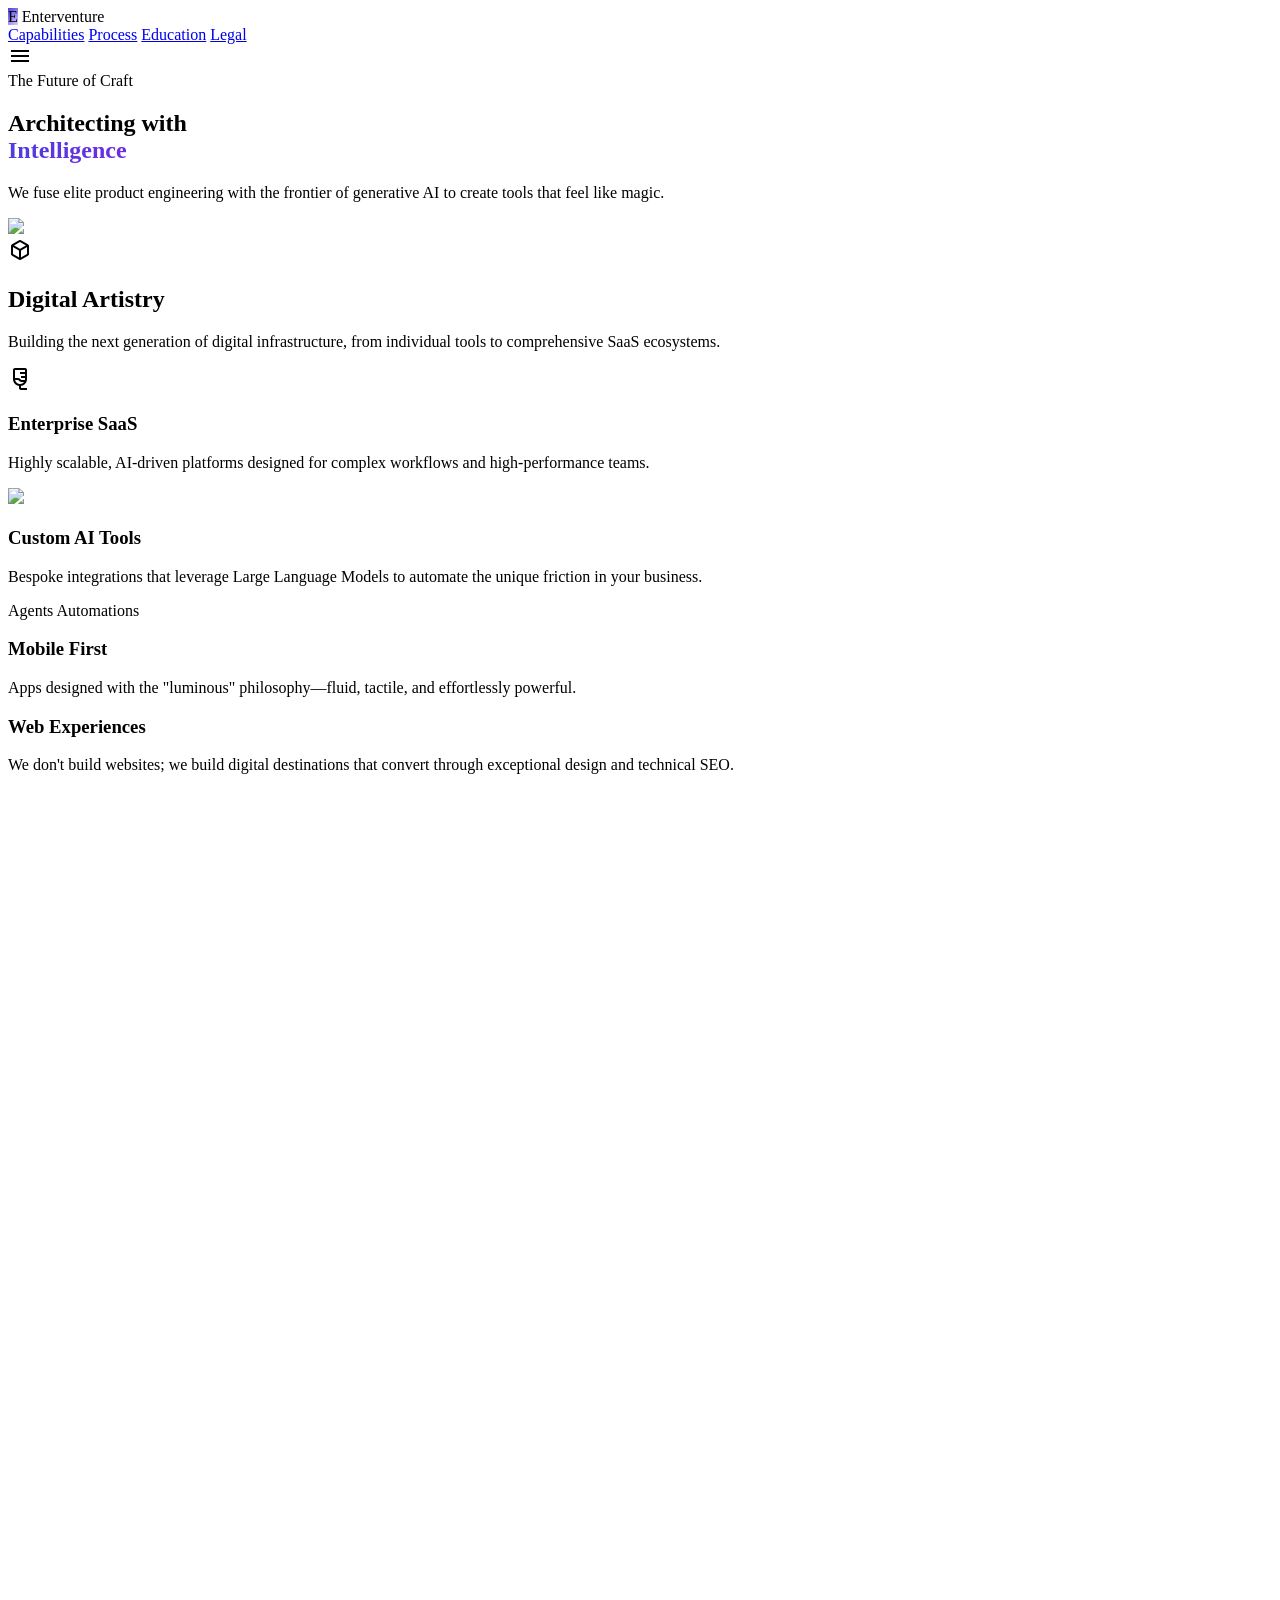
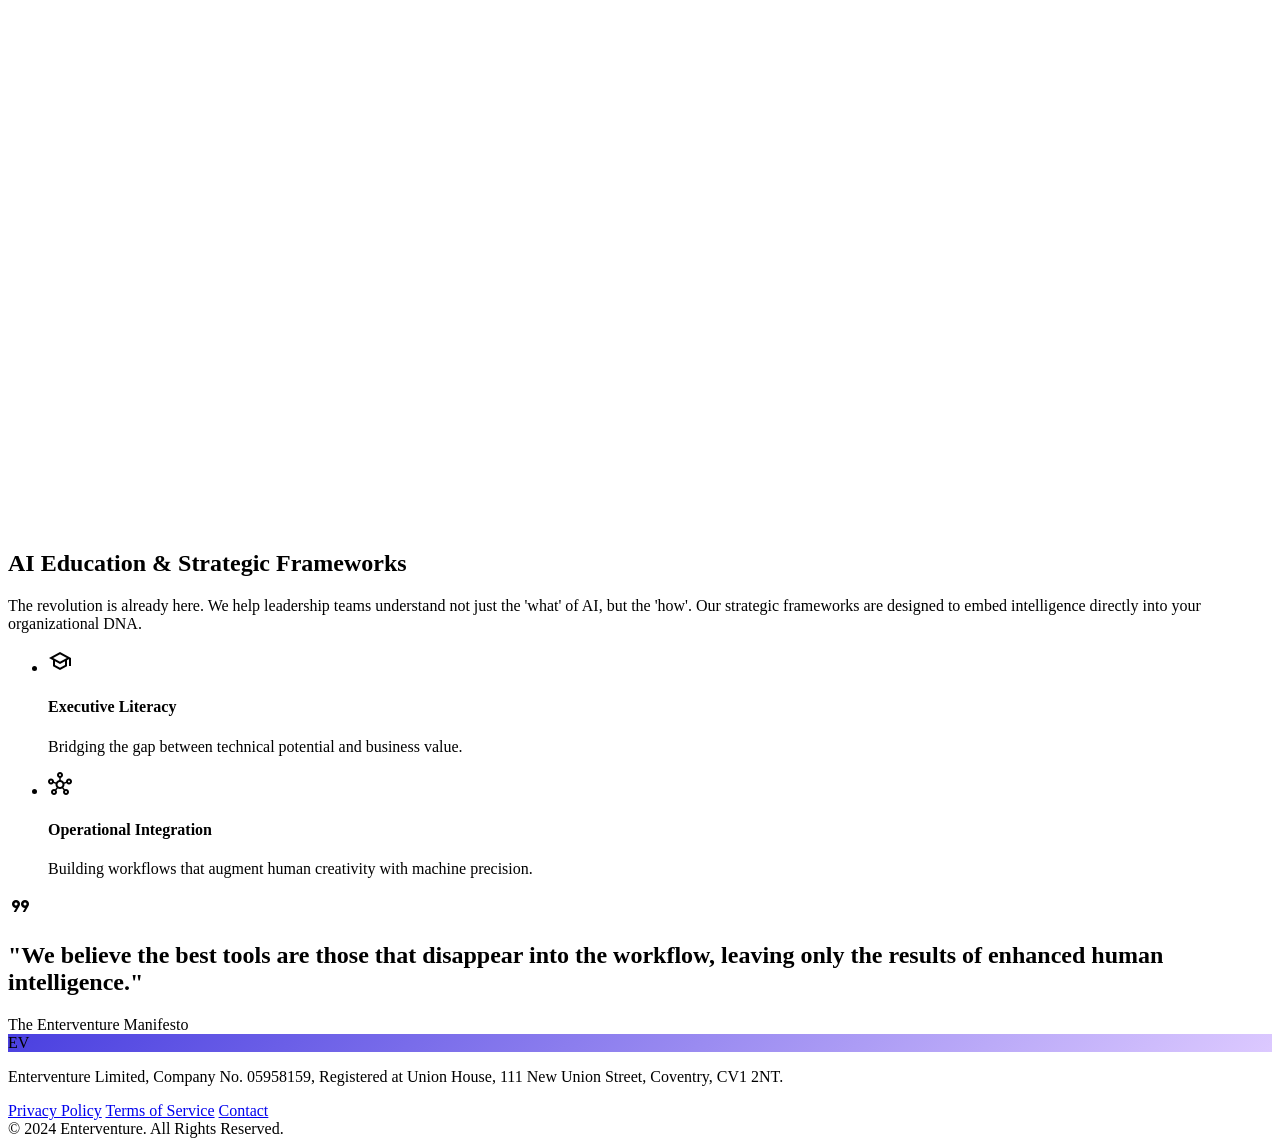
==== index.html @ 76d3a85c "Add files via upload" ====
<!DOCTYPE html>

<html class="light" lang="en"><head>
<meta charset="utf-8"/>
<meta content="width=device-width, initial-scale=1.0" name="viewport"/>
<title>Enterventure | Architecting with Intelligence</title>
<!-- Fonts -->
<link href="https://fonts.googleapis.com" rel="preconnect"/>
<link crossorigin="" href="https://fonts.gstatic.com" rel="preconnect"/>
<link href="https://fonts.googleapis.com/css2?family=Inter:wght@400;500;600&amp;family=Manrope:wght@500;700;800&amp;family=Space+Grotesk:wght@500;700&amp;family=Material+Symbols+Outlined:wght,FILL@100..700,0..1&amp;display=swap" rel="stylesheet"/>
<link href="https://fonts.googleapis.com/css2?family=Material+Symbols+Outlined:wght,FILL@100..700,0..1&amp;display=swap" rel="stylesheet"/>
<!-- Tailwind -->
<script src="https://cdn.tailwindcss.com?plugins=forms,container-queries"></script>
<script id="tailwind-config">
      tailwind.config = {
        darkMode: "class",
        theme: {
          extend: {
            colors: {
              "surface-container-low": "#eef1f3",
              "on-primary-fixed-variant": "#1a0099",
              "on-primary-fixed": "#000000",
              "on-tertiary-fixed": "#330900",
              "secondary": "#702ae1",
              "outline-variant": "#abadaf",
              "on-primary-container": "#14007e",
              "surface-tint": "#4a40e0",
              "surface-dim": "#d0d5d8",
              "surface-container-lowest": "#ffffff",
              "error": "#b41340",
              "surface-container": "#e5e9eb",
              "tertiary": "#9b3e20",
              "error-dim": "#a70138",
              "on-secondary": "#f8f0ff",
              "tertiary-container": "#ff9472",
              "surface-variant": "#d9dde0",
              "on-tertiary-container": "#5e1700",
              "tertiary-dim": "#8b3315",
              "inverse-on-surface": "#9a9d9f",
              "on-primary": "#f4f1ff",
              "secondary-fixed": "#dcc9ff",
              "primary-dim": "#3d30d4",
              "primary-fixed-dim": "#8885ff",
              "background": "#f5f7f9",
              "primary-container": "#9795ff",
              "on-secondary-container": "#5b00c7",
              "on-tertiary": "#ffefeb",
              "on-tertiary-fixed-variant": "#6d1d01",
              "on-surface": "#2c2f31",
              "secondary-fixed-dim": "#d0b8ff",
              "inverse-primary": "#8582ff",
              "tertiary-fixed": "#ff9472",
              "surface-container-high": "#dfe3e6",
              "on-secondary-fixed": "#430097",
              "primary": "#4a40e0",
              "on-error-container": "#510017",
              "tertiary-fixed-dim": "#f6835f",
              "secondary-dim": "#6411d5",
              "secondary-container": "#dcc9ff",
              "on-secondary-fixed-variant": "#6514d6",
              "surface": "#f5f7f9",
              "surface-container-highest": "#d9dde0",
              "on-background": "#2c2f31",
              "inverse-surface": "#0b0f10",
              "primary-fixed": "#9795ff",
              "surface-bright": "#f5f7f9",
              "error-container": "#f74b6d",
              "on-error": "#ffefef",
              "on-surface-variant": "#595c5e",
              "outline": "#747779"
            },
            fontFamily: {
              "headline": ["Manrope"],
              "body": ["Inter"],
              "label": ["Space Grotesk"]
            },
            borderRadius: {"DEFAULT": "1rem", "lg": "2rem", "xl": "3rem", "full": "9999px"},
          },
        },
      }
    </script>
<style>
      .material-symbols-outlined {
        font-variation-settings: 'FILL' 0, 'wght' 400, 'GRAD' 0, 'opsz' 24;
      }
      .glass-card {
        background: rgba(255, 255, 255, 0.6);
        backdrop-filter: blur(24px);
        -webkit-backdrop-filter: blur(24px);
      }
      .luminous-glow {
        background: linear-gradient(135deg, #4a40e0 0%, #dcc9ff 100%);
      }
      .text-gradient {
        background: linear-gradient(135deg, #4a40e0 0%, #702ae1 100%);
        -webkit-background-clip: text;
        -webkit-text-fill-color: transparent;
      }
      body {
        cursor: default;
      }
    </style>
</head>
<body class="bg-surface font-body text-on-surface selection:bg-primary-container selection:text-on-primary-container">
<!-- TopNavBar -->
<nav class="bg-white/60 dark:bg-slate-900/60 backdrop-blur-3xl docked full-width top-0 sticky z-50">
<div class="flex justify-between items-center w-full px-8 py-6 max-w-7xl mx-auto">
<!-- Brand Logo -->
<div class="text-2xl font-black tracking-tighter text-slate-900 dark:text-white flex items-center gap-2">
<span class="w-8 h-8 rounded-full luminous-glow flex items-center justify-center text-white text-xs">E</span>
<span>Enterventure</span>
</div>
<!-- Navigation Links -->
<div class="hidden md:flex items-center space-gap-8 font-['Manrope'] font-medium text-sm tracking-tight">
<div class="flex gap-8">
<a class="text-indigo-600 dark:text-indigo-400 font-bold border-b-2 border-indigo-500 pb-1" href="#">Capabilities</a>
<a class="text-slate-600 dark:text-slate-400 hover:text-slate-900 dark:hover:text-white transition-colors" href="#">Process</a>
<a class="text-slate-600 dark:text-slate-400 hover:text-slate-900 dark:hover:text-white transition-colors" href="#">Education</a>
<a class="text-slate-600 dark:text-slate-400 hover:text-slate-900 dark:hover:text-white transition-colors" href="#">Legal</a>
</div>
</div>
<!-- Mobile Menu Toggle (Simplified) -->
<div class="md:hidden">
<span class="material-symbols-outlined text-on-surface">menu</span>
</div>
</div>
</nav>
<main class="relative overflow-hidden">
<!-- Hero Section -->
<section class="relative pt-20 pb-32 px-8 max-w-7xl mx-auto flex flex-col items-center text-center">
<!-- Background Decoration -->
<div class="absolute -top-40 -left-40 w-96 h-96 bg-primary/10 rounded-full blur-[120px]"></div>
<div class="absolute top-20 -right-40 w-96 h-96 bg-secondary/10 rounded-full blur-[120px]"></div>
<div class="relative z-10 space-y-8 max-w-4xl">
<span class="font-label text-xs uppercase tracking-[0.2em] text-primary font-bold">The Future of Craft</span>
<h1 class="font-headline text-5xl md:text-7xl font-extrabold tracking-tight leading-[1.1] text-on-surface">
                    Architecting with <br/>
<span class="text-gradient">Intelligence</span>
</h1>
<p class="text-xl md:text-2xl text-on-surface-variant max-w-2xl mx-auto leading-relaxed">
                    We fuse elite product engineering with the frontier of generative AI to create tools that feel like magic.
                </p>
</div>
<!-- Visual Anchor -->
<div class="mt-20 w-full max-w-5xl aspect-[21/9] rounded-xl overflow-hidden glass-card relative group">
<div class="absolute inset-0 bg-gradient-to-br from-surface-container-lowest/40 to-surface-container-low/20 z-10"></div>
<img class="w-full h-full object-cover grayscale opacity-40 group-hover:scale-105 transition-transform duration-1000" data-alt="Abstract translucent 3D glass shapes with light refraction" src="https://lh3.googleusercontent.com/aida-public/[base64]"/>
<div class="absolute inset-0 flex items-center justify-center z-20">
<div class="glass-card p-8 rounded-xl border border-white/20 shadow-2xl">
<span class="material-symbols-outlined text-4xl text-primary" data-weight="fill">deployed_code</span>
</div>
</div>
</div>
</section>
<!-- Core Focus: Bento Grid -->
<section class="py-32 px-8 max-w-7xl mx-auto">
<div class="mb-20 text-center md:text-left">
<h2 class="font-headline text-3xl md:text-5xl font-bold tracking-tight mb-6">Digital Artistry</h2>
<p class="text-lg text-on-surface-variant max-w-xl">Building the next generation of digital infrastructure, from individual tools to comprehensive SaaS ecosystems.</p>
</div>
<div class="grid grid-cols-1 md:grid-cols-12 gap-8">
<!-- Large Card -->
<div class="md:col-span-8 bg-surface-container-lowest rounded-xl p-12 flex flex-col justify-between group">
<div class="space-y-4">
<div class="w-12 h-12 rounded-full bg-primary/5 flex items-center justify-center text-primary">
<span class="material-symbols-outlined">fluid</span>
</div>
<h3 class="font-headline text-3xl font-bold">Enterprise SaaS</h3>
<p class="text-on-surface-variant text-lg leading-relaxed">Highly scalable, AI-driven platforms designed for complex workflows and high-performance teams.</p>
</div>
<div class="mt-12 h-48 rounded-lg overflow-hidden relative">
<img class="w-full h-full object-cover opacity-80 group-hover:scale-110 transition-transform duration-700" data-alt="Modern clean software interface abstraction with light glows" src="https://lh3.googleusercontent.com/aida-public/[base64]"/>
</div>
</div>
<!-- Side Card -->
<div class="md:col-span-4 bg-surface-container-low rounded-xl p-10 flex flex-col justify-center">
<div class="space-y-6">
<h3 class="font-headline text-2xl font-bold">Custom AI Tools</h3>
<p class="text-on-surface-variant">Bespoke integrations that leverage Large Language Models to automate the unique friction in your business.</p>
<div class="pt-4 flex gap-2">
<span class="bg-surface-container-lowest px-4 py-2 rounded-full text-xs font-label uppercase tracking-wider">Agents</span>
<span class="bg-surface-container-lowest px-4 py-2 rounded-full text-xs font-label uppercase tracking-wider">Automations</span>
</div>
</div>
</div>
<!-- Bottom Row -->
<div class="md:col-span-4 bg-surface-container-high rounded-xl p-10">
<h3 class="font-headline text-2xl font-bold mb-4">Mobile First</h3>
<p class="text-on-surface-variant">Apps designed with the "luminous" philosophy—fluid, tactile, and effortlessly powerful.</p>
</div>
<div class="md:col-span-8 bg-primary text-on-primary rounded-xl p-12 relative overflow-hidden">
<div class="relative z-10 max-w-md">
<h3 class="font-headline text-3xl font-bold mb-4">Web Experiences</h3>
<p class="text-on-primary/80 text-lg">We don't build websites; we build digital destinations that convert through exceptional design and technical SEO.</p>
</div>
<!-- Abstract Background Shape -->
<div class="absolute top-0 right-0 w-1/2 h-full opacity-30">
<svg class="w-full h-full" viewbox="0 0 200 200" xmlns="http://www.w3.org/2000/svg">
<path d="M44.7,-76.4C58.1,-69.2,69.2,-58.1,77.3,-44.7C85.4,-31.3,90.4,-15.6,91,0.3C91.5,16.3,87.6,32.6,79,46.5C70.4,60.4,57.1,71.9,42.4,78.8C27.7,85.7,11.5,88,3.2,82.5C-5.1,77,-10.1,63.7,-20.9,55.3C-31.7,46.9,-48.3,43.4,-61.5,33.8C-74.7,24.2,-84.5,8.4,-84.3,-7.4C-84.1,-23.3,-73.9,-39.2,-61.1,-49.5C-48.4,-59.8,-33,-64.6,-19.1,-71.4C-5.2,-78.2,7.3,-87,24.3,-86.6C41.3,-86.2,62.8,-76.6,44.7,-76.4Z" fill="#FFFFFF" transform="translate(100 100)"></path>
</svg>
</div>
</div>
</div>
</section>
<!-- Knowledge Transfer Section -->
<section class="py-32 bg-surface-container-low/50">
<div class="max-w-7xl mx-auto px-8 grid grid-cols-1 md:grid-cols-2 gap-20 items-center">
<div class="order-2 md:order-1 relative">
<div class="aspect-square glass-card rounded-xl p-2 relative">
<img class="w-full h-full object-cover rounded-lg" data-alt="Abstract vibrant purple and blue flowing liquid shapes" src="https://lh3.googleusercontent.com/aida-public/[base64]"/>
<div class="absolute -bottom-8 -right-8 w-48 h-48 bg-white p-6 rounded-xl shadow-xl flex flex-col justify-end">
<span class="font-label text-xs font-bold text-primary mb-2 uppercase">Framework 01</span>
<p class="text-sm font-bold leading-tight">AI Strategy &amp; Implementation</p>
</div>
</div>
</div>
<div class="order-1 md:order-2 space-y-8">
<h2 class="font-headline text-3xl md:text-5xl font-bold tracking-tight">AI Education &amp; Strategic Frameworks</h2>
<p class="text-lg text-on-surface-variant leading-relaxed">
                        The revolution is already here. We help leadership teams understand not just the 'what' of AI, but the 'how'. Our strategic frameworks are designed to embed intelligence directly into your organizational DNA.
                    </p>
<ul class="space-y-4">
<li class="flex items-start gap-4">
<span class="material-symbols-outlined text-primary mt-1">school</span>
<div>
<h4 class="font-bold">Executive Literacy</h4>
<p class="text-sm text-on-surface-variant">Bridging the gap between technical potential and business value.</p>
</div>
</li>
<li class="flex items-start gap-4">
<span class="material-symbols-outlined text-primary mt-1">hub</span>
<div>
<h4 class="font-bold">Operational Integration</h4>
<p class="text-sm text-on-surface-variant">Building workflows that augment human creativity with machine precision.</p>
</div>
</li>
</ul>
</div>
</div>
</section>
<!-- Final Vision Quote -->
<section class="py-40 px-8 text-center max-w-4xl mx-auto">
<span class="material-symbols-outlined text-surface-variant text-6xl mb-8">format_quote</span>
<h2 class="font-headline text-2xl md:text-4xl font-medium italic text-on-surface-variant leading-relaxed">
                "We believe the best tools are those that disappear into the workflow, leaving only the results of enhanced human intelligence."
            </h2>
<div class="mt-12 flex flex-col items-center">
<div class="w-16 h-[2px] luminous-glow mb-4"></div>
<span class="font-label uppercase tracking-widest text-xs font-bold">The Enterventure Manifesto</span>
</div>
</section>
</main>
<!-- Footer -->
<footer class="bg-slate-50 dark:bg-slate-950 full-width bottom-0 border-t border-slate-200/10">
<div class="w-full py-12 px-8 flex flex-col items-center text-center max-w-7xl mx-auto">
<!-- Brand Mark -->
<div class="mb-8 opacity-40 grayscale group hover:grayscale-0 transition-all">
<div class="w-10 h-10 rounded-full luminous-glow mx-auto flex items-center justify-center text-white text-[10px] font-bold">EV</div>
</div>
<!-- Copyright and Reg -->
<div class="space-y-4">
<p class="font-['Space_Grotesk'] text-[10px] uppercase tracking-widest leading-relaxed text-slate-500 dark:text-slate-500 max-w-2xl">
                    Enterventure Limited, Company No. 05958159, Registered at Union House, 111 New Union Street, Coventry, CV1 2NT.
                </p>
<div class="flex gap-6 justify-center text-[10px] font-['Space_Grotesk'] text-slate-400">
<a class="hover:text-indigo-500 transition-colors" href="#">Privacy Policy</a>
<a class="hover:text-indigo-500 transition-colors" href="#">Terms of Service</a>
<a class="hover:text-indigo-500 transition-colors" href="#">Contact</a>
</div>
</div>
<div class="mt-12 text-[10px] font-label text-slate-400 opacity-50">
                © 2024 Enterventure. All Rights Reserved.
            </div>
</div>
</footer>
</body></html>
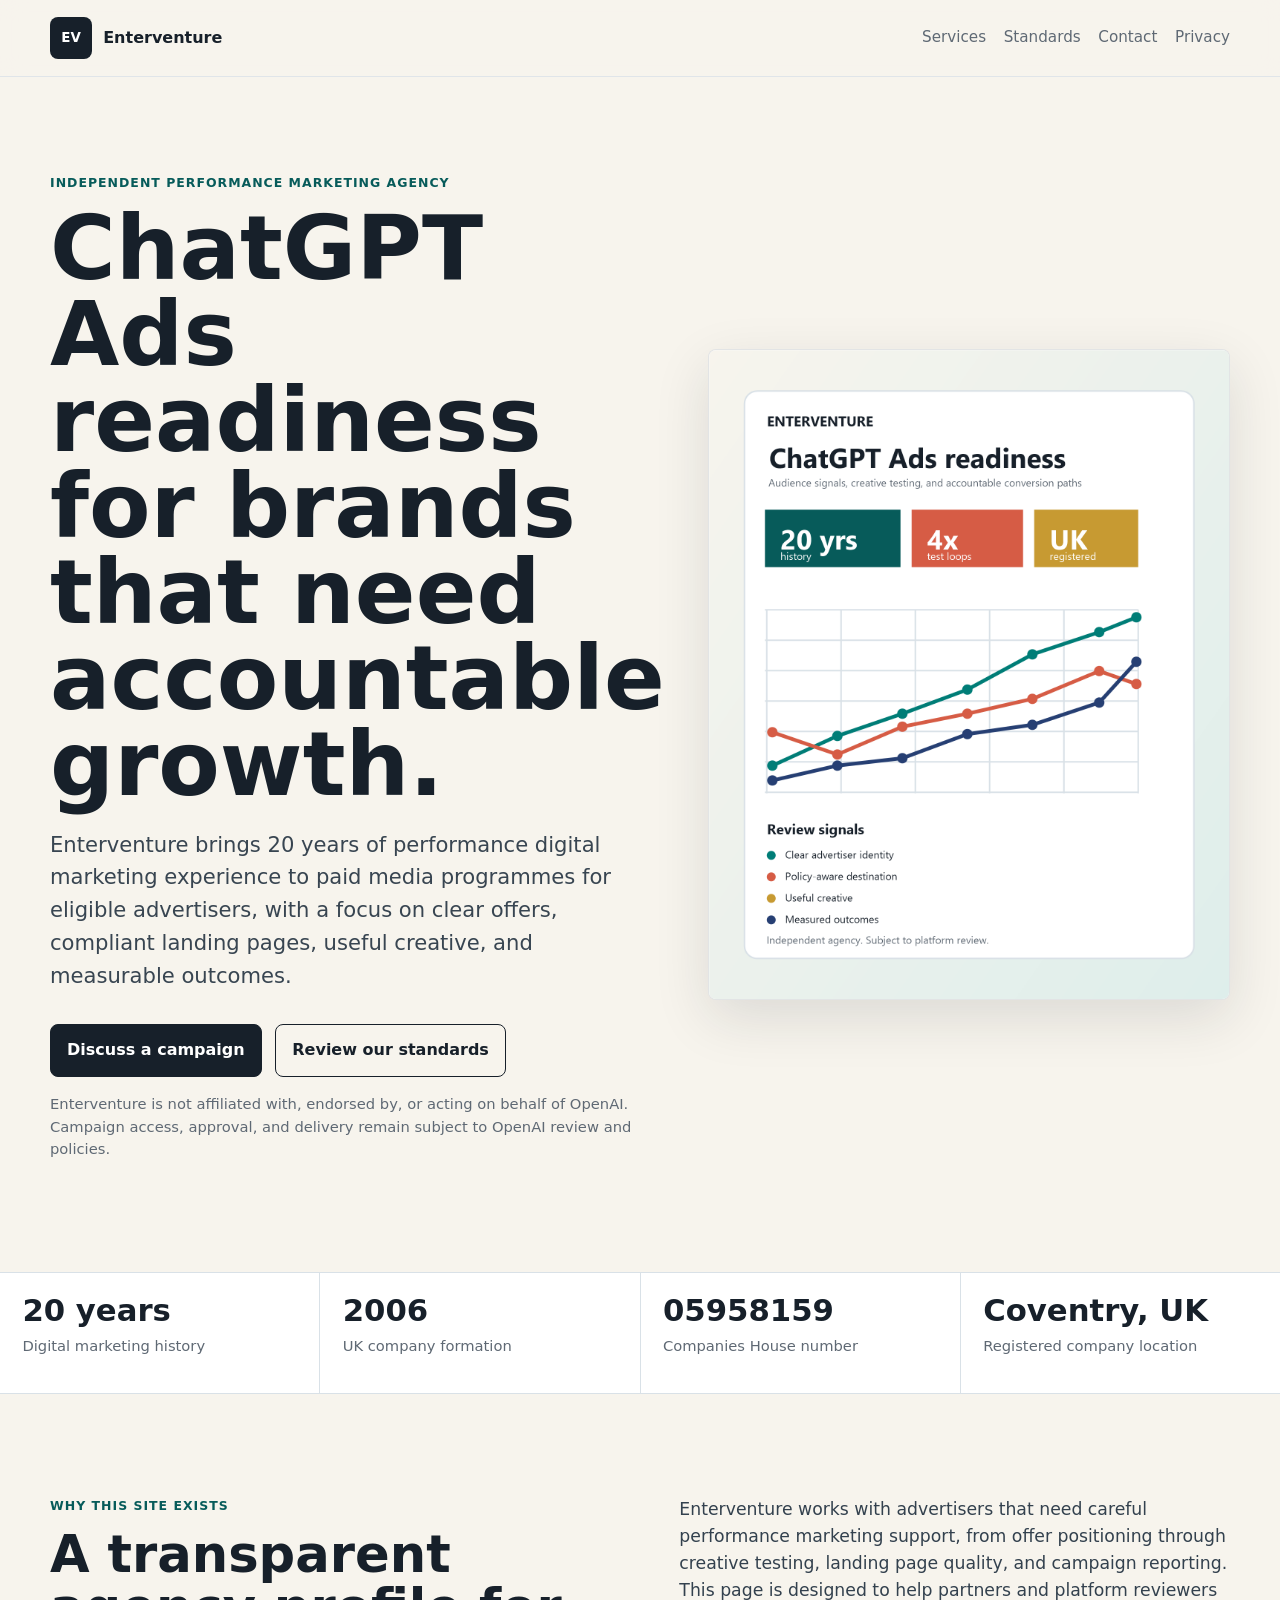
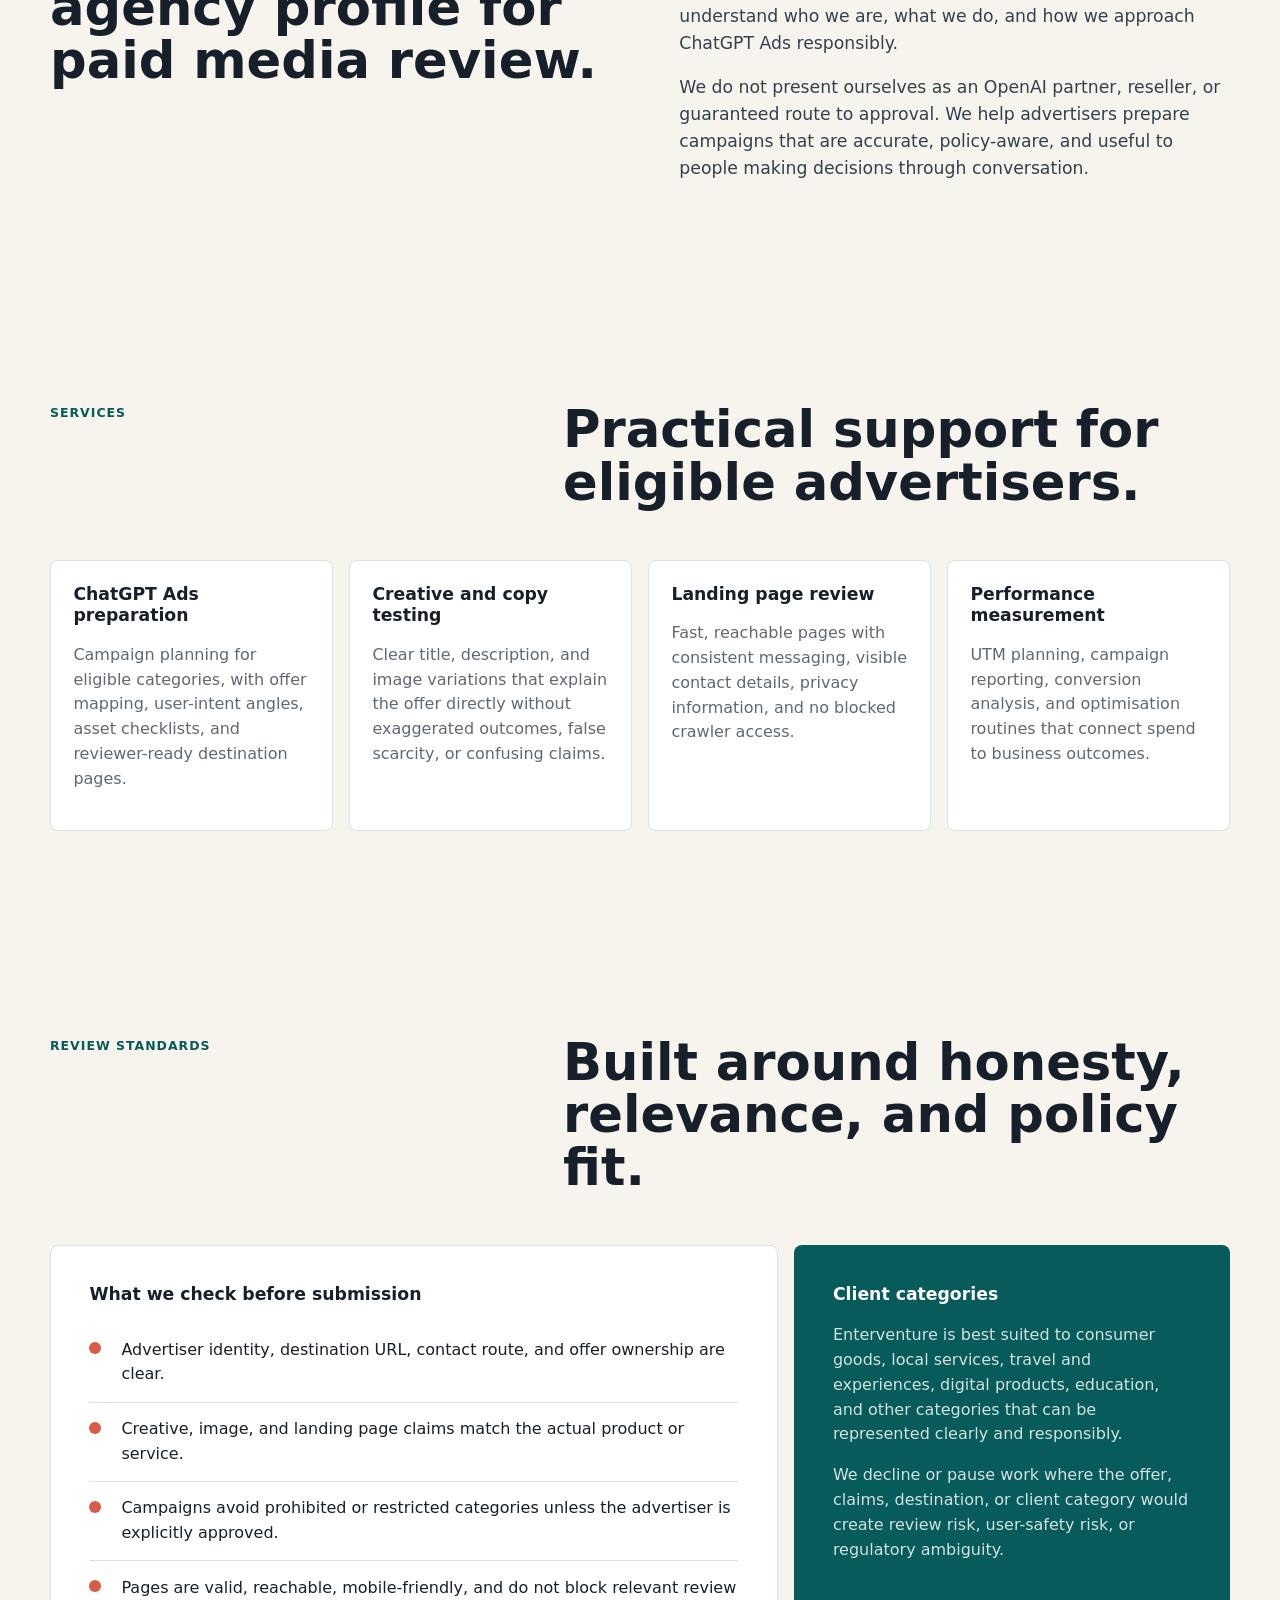
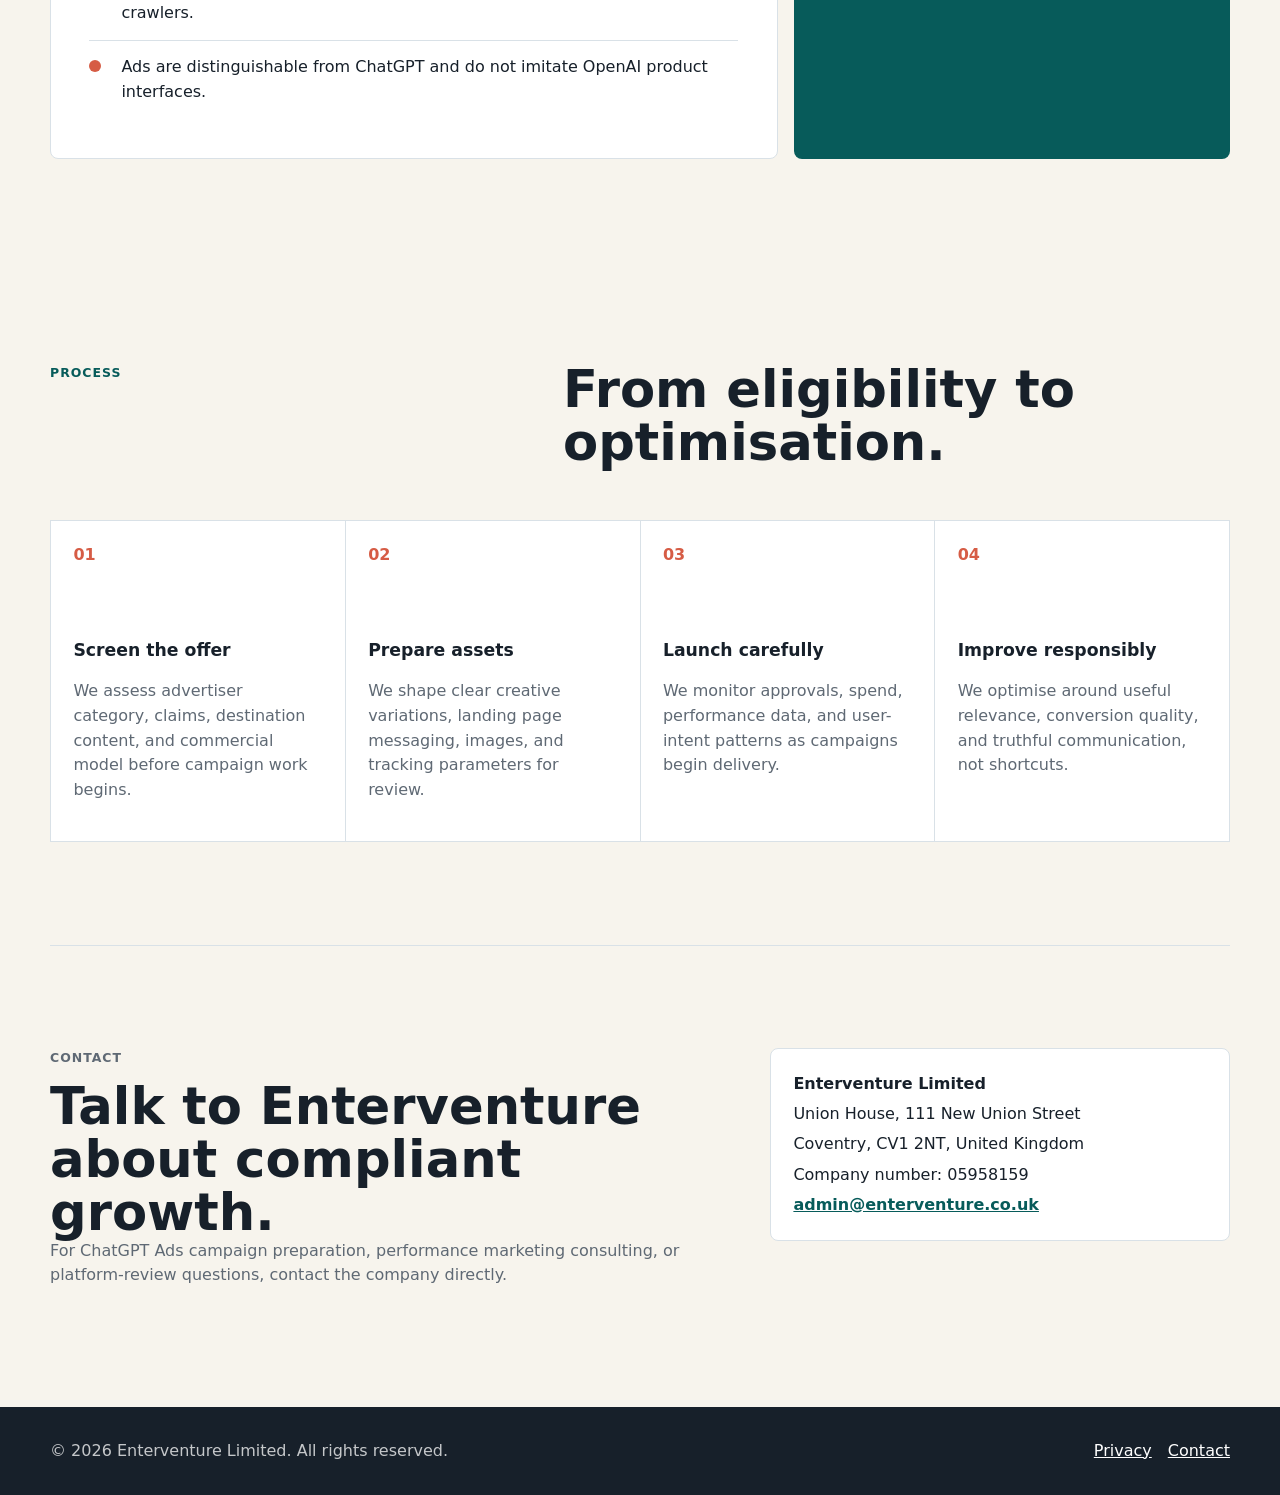
==== commit dcdea363: "Add files via upload" ====
--- a/index.html
+++ b/index.html
@@ -1,276 +1,212 @@
-<!DOCTYPE html>
-
-<html class="light" lang="en"><head>
-<meta charset="utf-8"/>
-<meta content="width=device-width, initial-scale=1.0" name="viewport"/>
-<title>Enterventure | Architecting with Intelligence</title>
-<!-- Fonts -->
-<link href="https://fonts.googleapis.com" rel="preconnect"/>
-<link crossorigin="" href="https://fonts.gstatic.com" rel="preconnect"/>
-<link href="https://fonts.googleapis.com/css2?family=Inter:wght@400;500;600&amp;family=Manrope:wght@500;700;800&amp;family=Space+Grotesk:wght@500;700&amp;family=Material+Symbols+Outlined:wght,FILL@100..700,0..1&amp;display=swap" rel="stylesheet"/>
-<link href="https://fonts.googleapis.com/css2?family=Material+Symbols+Outlined:wght,FILL@100..700,0..1&amp;display=swap" rel="stylesheet"/>
-<!-- Tailwind -->
-<script src="https://cdn.tailwindcss.com?plugins=forms,container-queries"></script>
-<script id="tailwind-config">
-      tailwind.config = {
-        darkMode: "class",
-        theme: {
-          extend: {
-            colors: {
-              "surface-container-low": "#eef1f3",
-              "on-primary-fixed-variant": "#1a0099",
-              "on-primary-fixed": "#000000",
-              "on-tertiary-fixed": "#330900",
-              "secondary": "#702ae1",
-              "outline-variant": "#abadaf",
-              "on-primary-container": "#14007e",
-              "surface-tint": "#4a40e0",
-              "surface-dim": "#d0d5d8",
-              "surface-container-lowest": "#ffffff",
-              "error": "#b41340",
-              "surface-container": "#e5e9eb",
-              "tertiary": "#9b3e20",
-              "error-dim": "#a70138",
-              "on-secondary": "#f8f0ff",
-              "tertiary-container": "#ff9472",
-              "surface-variant": "#d9dde0",
-              "on-tertiary-container": "#5e1700",
-              "tertiary-dim": "#8b3315",
-              "inverse-on-surface": "#9a9d9f",
-              "on-primary": "#f4f1ff",
-              "secondary-fixed": "#dcc9ff",
-              "primary-dim": "#3d30d4",
-              "primary-fixed-dim": "#8885ff",
-              "background": "#f5f7f9",
-              "primary-container": "#9795ff",
-              "on-secondary-container": "#5b00c7",
-              "on-tertiary": "#ffefeb",
-              "on-tertiary-fixed-variant": "#6d1d01",
-              "on-surface": "#2c2f31",
-              "secondary-fixed-dim": "#d0b8ff",
-              "inverse-primary": "#8582ff",
-              "tertiary-fixed": "#ff9472",
-              "surface-container-high": "#dfe3e6",
-              "on-secondary-fixed": "#430097",
-              "primary": "#4a40e0",
-              "on-error-container": "#510017",
-              "tertiary-fixed-dim": "#f6835f",
-              "secondary-dim": "#6411d5",
-              "secondary-container": "#dcc9ff",
-              "on-secondary-fixed-variant": "#6514d6",
-              "surface": "#f5f7f9",
-              "surface-container-highest": "#d9dde0",
-              "on-background": "#2c2f31",
-              "inverse-surface": "#0b0f10",
-              "primary-fixed": "#9795ff",
-              "surface-bright": "#f5f7f9",
-              "error-container": "#f74b6d",
-              "on-error": "#ffefef",
-              "on-surface-variant": "#595c5e",
-              "outline": "#747779"
-            },
-            fontFamily: {
-              "headline": ["Manrope"],
-              "body": ["Inter"],
-              "label": ["Space Grotesk"]
-            },
-            borderRadius: {"DEFAULT": "1rem", "lg": "2rem", "xl": "3rem", "full": "9999px"},
-          },
-        },
-      }
-    </script>
-<style>
-      .material-symbols-outlined {
-        font-variation-settings: 'FILL' 0, 'wght' 400, 'GRAD' 0, 'opsz' 24;
-      }
-      .glass-card {
-        background: rgba(255, 255, 255, 0.6);
-        backdrop-filter: blur(24px);
-        -webkit-backdrop-filter: blur(24px);
-      }
-      .luminous-glow {
-        background: linear-gradient(135deg, #4a40e0 0%, #dcc9ff 100%);
-      }
-      .text-gradient {
-        background: linear-gradient(135deg, #4a40e0 0%, #702ae1 100%);
-        -webkit-background-clip: text;
-        -webkit-text-fill-color: transparent;
-      }
-      body {
-        cursor: default;
-      }
-    </style>
-</head>
-<body class="bg-surface font-body text-on-surface selection:bg-primary-container selection:text-on-primary-container">
-<!-- TopNavBar -->
-<nav class="bg-white/60 dark:bg-slate-900/60 backdrop-blur-3xl docked full-width top-0 sticky z-50">
-<div class="flex justify-between items-center w-full px-8 py-6 max-w-7xl mx-auto">
-<!-- Brand Logo -->
-<div class="text-2xl font-black tracking-tighter text-slate-900 dark:text-white flex items-center gap-2">
-<span class="w-8 h-8 rounded-full luminous-glow flex items-center justify-center text-white text-xs">E</span>
-<span>Enterventure</span>
-</div>
-<!-- Navigation Links -->
-<div class="hidden md:flex items-center space-gap-8 font-['Manrope'] font-medium text-sm tracking-tight">
-<div class="flex gap-8">
-<a class="text-indigo-600 dark:text-indigo-400 font-bold border-b-2 border-indigo-500 pb-1" href="#">Capabilities</a>
-<a class="text-slate-600 dark:text-slate-400 hover:text-slate-900 dark:hover:text-white transition-colors" href="#">Process</a>
-<a class="text-slate-600 dark:text-slate-400 hover:text-slate-900 dark:hover:text-white transition-colors" href="#">Education</a>
-<a class="text-slate-600 dark:text-slate-400 hover:text-slate-900 dark:hover:text-white transition-colors" href="#">Legal</a>
-</div>
-</div>
-<!-- Mobile Menu Toggle (Simplified) -->
-<div class="md:hidden">
-<span class="material-symbols-outlined text-on-surface">menu</span>
-</div>
-</div>
-</nav>
-<main class="relative overflow-hidden">
-<!-- Hero Section -->
-<section class="relative pt-20 pb-32 px-8 max-w-7xl mx-auto flex flex-col items-center text-center">
-<!-- Background Decoration -->
-<div class="absolute -top-40 -left-40 w-96 h-96 bg-primary/10 rounded-full blur-[120px]"></div>
-<div class="absolute top-20 -right-40 w-96 h-96 bg-secondary/10 rounded-full blur-[120px]"></div>
-<div class="relative z-10 space-y-8 max-w-4xl">
-<span class="font-label text-xs uppercase tracking-[0.2em] text-primary font-bold">The Future of Craft</span>
-<h1 class="font-headline text-5xl md:text-7xl font-extrabold tracking-tight leading-[1.1] text-on-surface">
-                    Architecting with <br/>
-<span class="text-gradient">Intelligence</span>
-</h1>
-<p class="text-xl md:text-2xl text-on-surface-variant max-w-2xl mx-auto leading-relaxed">
-                    We fuse elite product engineering with the frontier of generative AI to create tools that feel like magic.
-                </p>
-</div>
-<!-- Visual Anchor -->
-<div class="mt-20 w-full max-w-5xl aspect-[21/9] rounded-xl overflow-hidden glass-card relative group">
-<div class="absolute inset-0 bg-gradient-to-br from-surface-container-lowest/40 to-surface-container-low/20 z-10"></div>
-<img class="w-full h-full object-cover grayscale opacity-40 group-hover:scale-105 transition-transform duration-1000" data-alt="Abstract translucent 3D glass shapes with light refraction" src="https://lh3.googleusercontent.com/aida-public/[base64]"/>
-<div class="absolute inset-0 flex items-center justify-center z-20">
-<div class="glass-card p-8 rounded-xl border border-white/20 shadow-2xl">
-<span class="material-symbols-outlined text-4xl text-primary" data-weight="fill">deployed_code</span>
-</div>
-</div>
-</div>
-</section>
-<!-- Core Focus: Bento Grid -->
-<section class="py-32 px-8 max-w-7xl mx-auto">
-<div class="mb-20 text-center md:text-left">
-<h2 class="font-headline text-3xl md:text-5xl font-bold tracking-tight mb-6">Digital Artistry</h2>
-<p class="text-lg text-on-surface-variant max-w-xl">Building the next generation of digital infrastructure, from individual tools to comprehensive SaaS ecosystems.</p>
-</div>
-<div class="grid grid-cols-1 md:grid-cols-12 gap-8">
-<!-- Large Card -->
-<div class="md:col-span-8 bg-surface-container-lowest rounded-xl p-12 flex flex-col justify-between group">
-<div class="space-y-4">
-<div class="w-12 h-12 rounded-full bg-primary/5 flex items-center justify-center text-primary">
-<span class="material-symbols-outlined">fluid</span>
-</div>
-<h3 class="font-headline text-3xl font-bold">Enterprise SaaS</h3>
-<p class="text-on-surface-variant text-lg leading-relaxed">Highly scalable, AI-driven platforms designed for complex workflows and high-performance teams.</p>
-</div>
-<div class="mt-12 h-48 rounded-lg overflow-hidden relative">
-<img class="w-full h-full object-cover opacity-80 group-hover:scale-110 transition-transform duration-700" data-alt="Modern clean software interface abstraction with light glows" src="https://lh3.googleusercontent.com/aida-public/[base64]"/>
-</div>
-</div>
-<!-- Side Card -->
-<div class="md:col-span-4 bg-surface-container-low rounded-xl p-10 flex flex-col justify-center">
-<div class="space-y-6">
-<h3 class="font-headline text-2xl font-bold">Custom AI Tools</h3>
-<p class="text-on-surface-variant">Bespoke integrations that leverage Large Language Models to automate the unique friction in your business.</p>
-<div class="pt-4 flex gap-2">
-<span class="bg-surface-container-lowest px-4 py-2 rounded-full text-xs font-label uppercase tracking-wider">Agents</span>
-<span class="bg-surface-container-lowest px-4 py-2 rounded-full text-xs font-label uppercase tracking-wider">Automations</span>
-</div>
-</div>
-</div>
-<!-- Bottom Row -->
-<div class="md:col-span-4 bg-surface-container-high rounded-xl p-10">
-<h3 class="font-headline text-2xl font-bold mb-4">Mobile First</h3>
-<p class="text-on-surface-variant">Apps designed with the "luminous" philosophy—fluid, tactile, and effortlessly powerful.</p>
-</div>
-<div class="md:col-span-8 bg-primary text-on-primary rounded-xl p-12 relative overflow-hidden">
-<div class="relative z-10 max-w-md">
-<h3 class="font-headline text-3xl font-bold mb-4">Web Experiences</h3>
-<p class="text-on-primary/80 text-lg">We don't build websites; we build digital destinations that convert through exceptional design and technical SEO.</p>
-</div>
-<!-- Abstract Background Shape -->
-<div class="absolute top-0 right-0 w-1/2 h-full opacity-30">
-<svg class="w-full h-full" viewbox="0 0 200 200" xmlns="http://www.w3.org/2000/svg">
-<path d="M44.7,-76.4C58.1,-69.2,69.2,-58.1,77.3,-44.7C85.4,-31.3,90.4,-15.6,91,0.3C91.5,16.3,87.6,32.6,79,46.5C70.4,60.4,57.1,71.9,42.4,78.8C27.7,85.7,11.5,88,3.2,82.5C-5.1,77,-10.1,63.7,-20.9,55.3C-31.7,46.9,-48.3,43.4,-61.5,33.8C-74.7,24.2,-84.5,8.4,-84.3,-7.4C-84.1,-23.3,-73.9,-39.2,-61.1,-49.5C-48.4,-59.8,-33,-64.6,-19.1,-71.4C-5.2,-78.2,7.3,-87,24.3,-86.6C41.3,-86.2,62.8,-76.6,44.7,-76.4Z" fill="#FFFFFF" transform="translate(100 100)"></path>
-</svg>
-</div>
-</div>
-</div>
-</section>
-<!-- Knowledge Transfer Section -->
-<section class="py-32 bg-surface-container-low/50">
-<div class="max-w-7xl mx-auto px-8 grid grid-cols-1 md:grid-cols-2 gap-20 items-center">
-<div class="order-2 md:order-1 relative">
-<div class="aspect-square glass-card rounded-xl p-2 relative">
-<img class="w-full h-full object-cover rounded-lg" data-alt="Abstract vibrant purple and blue flowing liquid shapes" src="https://lh3.googleusercontent.com/aida-public/[base64]"/>
-<div class="absolute -bottom-8 -right-8 w-48 h-48 bg-white p-6 rounded-xl shadow-xl flex flex-col justify-end">
-<span class="font-label text-xs font-bold text-primary mb-2 uppercase">Framework 01</span>
-<p class="text-sm font-bold leading-tight">AI Strategy &amp; Implementation</p>
-</div>
-</div>
-</div>
-<div class="order-1 md:order-2 space-y-8">
-<h2 class="font-headline text-3xl md:text-5xl font-bold tracking-tight">AI Education &amp; Strategic Frameworks</h2>
-<p class="text-lg text-on-surface-variant leading-relaxed">
-                        The revolution is already here. We help leadership teams understand not just the 'what' of AI, but the 'how'. Our strategic frameworks are designed to embed intelligence directly into your organizational DNA.
-                    </p>
-<ul class="space-y-4">
-<li class="flex items-start gap-4">
-<span class="material-symbols-outlined text-primary mt-1">school</span>
-<div>
-<h4 class="font-bold">Executive Literacy</h4>
-<p class="text-sm text-on-surface-variant">Bridging the gap between technical potential and business value.</p>
-</div>
-</li>
-<li class="flex items-start gap-4">
-<span class="material-symbols-outlined text-primary mt-1">hub</span>
-<div>
-<h4 class="font-bold">Operational Integration</h4>
-<p class="text-sm text-on-surface-variant">Building workflows that augment human creativity with machine precision.</p>
-</div>
-</li>
-</ul>
-</div>
-</div>
-</section>
-<!-- Final Vision Quote -->
-<section class="py-40 px-8 text-center max-w-4xl mx-auto">
-<span class="material-symbols-outlined text-surface-variant text-6xl mb-8">format_quote</span>
-<h2 class="font-headline text-2xl md:text-4xl font-medium italic text-on-surface-variant leading-relaxed">
-                "We believe the best tools are those that disappear into the workflow, leaving only the results of enhanced human intelligence."
-            </h2>
-<div class="mt-12 flex flex-col items-center">
-<div class="w-16 h-[2px] luminous-glow mb-4"></div>
-<span class="font-label uppercase tracking-widest text-xs font-bold">The Enterventure Manifesto</span>
-</div>
-</section>
-</main>
-<!-- Footer -->
-<footer class="bg-slate-50 dark:bg-slate-950 full-width bottom-0 border-t border-slate-200/10">
-<div class="w-full py-12 px-8 flex flex-col items-center text-center max-w-7xl mx-auto">
-<!-- Brand Mark -->
-<div class="mb-8 opacity-40 grayscale group hover:grayscale-0 transition-all">
-<div class="w-10 h-10 rounded-full luminous-glow mx-auto flex items-center justify-center text-white text-[10px] font-bold">EV</div>
-</div>
-<!-- Copyright and Reg -->
-<div class="space-y-4">
-<p class="font-['Space_Grotesk'] text-[10px] uppercase tracking-widest leading-relaxed text-slate-500 dark:text-slate-500 max-w-2xl">
-                    Enterventure Limited, Company No. 05958159, Registered at Union House, 111 New Union Street, Coventry, CV1 2NT.
-                </p>
-<div class="flex gap-6 justify-center text-[10px] font-['Space_Grotesk'] text-slate-400">
-<a class="hover:text-indigo-500 transition-colors" href="#">Privacy Policy</a>
-<a class="hover:text-indigo-500 transition-colors" href="#">Terms of Service</a>
-<a class="hover:text-indigo-500 transition-colors" href="#">Contact</a>
-</div>
-</div>
-<div class="mt-12 text-[10px] font-label text-slate-400 opacity-50">
-                © 2024 Enterventure. All Rights Reserved.
-            </div>
-</div>
-</footer>
-</body></html>+<!doctype html>
+<html lang="en-GB">
+  <head>
+    <meta charset="utf-8">
+    <meta name="viewport" content="width=device-width, initial-scale=1">
+    <title>Enterventure | Performance Marketing for ChatGPT Ads</title>
+    <meta name="description" content="Enterventure is a UK performance digital marketing company helping eligible brands prepare, launch, and optimise campaigns for ChatGPT Ads and other measurable acquisition channels.">
+    <meta name="robots" content="index,follow">
+    <meta property="og:title" content="Enterventure | Performance Marketing for ChatGPT Ads">
+    <meta property="og:description" content="Independent UK performance marketing support for eligible advertisers preparing for ChatGPT Ads.">
+    <meta property="og:type" content="website">
+    <meta property="og:image" content="assets/hero-performance.png">
+    <link rel="stylesheet" href="styles.css">
+    <link rel="icon" href="assets/favicon.svg" type="image/svg+xml">
+    <script type="application/ld+json">
+      {
+        "@context": "https://schema.org",
+        "@type": "ProfessionalService",
+        "name": "Enterventure Limited",
+        "url": "https://www.enterventure.co.uk/",
+        "email": "admin@enterventure.co.uk",
+        "foundingDate": "2006-10-05",
+        "description": "Performance digital marketing and advertising consultancy.",
+        "identifier": {
+          "@type": "PropertyValue",
+          "name": "Companies House number",
+          "value": "05958159"
+        },
+        "address": {
+          "@type": "PostalAddress",
+          "streetAddress": "Union House, 111 New Union Street",
+          "addressLocality": "Coventry",
+          "postalCode": "CV1 2NT",
+          "addressCountry": "GB"
+        },
+        "areaServed": ["GB", "US", "Europe"],
+        "serviceType": [
+          "Performance marketing",
+          "Paid media strategy",
+          "ChatGPT Ads campaign preparation",
+          "Landing page and creative compliance review"
+        ]
+      }
+    </script>
+  </head>
+  <body>
+    <a class="skip-link" href="#main">Skip to content</a>
+    <header class="site-header">
+      <nav class="nav" aria-label="Primary navigation">
+        <a class="brand" href="index.html" aria-label="Enterventure home">
+          <span class="brand-mark" aria-hidden="true">EV</span>
+          <span>Enterventure</span>
+        </a>
+        <div class="nav-links">
+          <a href="#services">Services</a>
+          <a href="#standards">Standards</a>
+          <a href="#contact">Contact</a>
+          <a href="privacy.html">Privacy</a>
+        </div>
+      </nav>
+    </header>
+
+    <main id="main">
+      <section class="hero" aria-labelledby="hero-title">
+        <div class="hero-copy">
+          <p class="eyebrow">Independent performance marketing agency</p>
+          <h1 id="hero-title">ChatGPT Ads readiness for brands that need accountable growth.</h1>
+          <p class="lead">Enterventure brings 20 years of performance digital marketing experience to paid media programmes for eligible advertisers, with a focus on clear offers, compliant landing pages, useful creative, and measurable outcomes.</p>
+          <div class="hero-actions" aria-label="Primary actions">
+            <a class="button primary" href="mailto:admin@enterventure.co.uk?subject=ChatGPT%20Ads%20campaign%20discussion">Discuss a campaign</a>
+            <a class="button secondary" href="#standards">Review our standards</a>
+          </div>
+          <p class="disclaimer">Enterventure is not affiliated with, endorsed by, or acting on behalf of OpenAI. Campaign access, approval, and delivery remain subject to OpenAI review and policies.</p>
+        </div>
+        <figure class="hero-media">
+          <img src="assets/hero-performance.png" alt="Abstract campaign performance dashboard showing audience signals, creative testing, and conversion paths">
+        </figure>
+      </section>
+
+      <section class="proof-strip" aria-label="Company credentials">
+        <div>
+          <strong>20 years</strong>
+          <span>Digital marketing history</span>
+        </div>
+        <div>
+          <strong>2006</strong>
+          <span>UK company formation</span>
+        </div>
+        <div>
+          <strong>05958159</strong>
+          <span>Companies House number</span>
+        </div>
+        <div>
+          <strong>Coventry, UK</strong>
+          <span>Registered company location</span>
+        </div>
+      </section>
+
+      <section class="section intro" aria-labelledby="intro-title">
+        <div class="section-heading">
+          <p class="eyebrow">Why this site exists</p>
+          <h2 id="intro-title">A transparent agency profile for paid media review.</h2>
+        </div>
+        <div class="intro-copy">
+          <p>Enterventure works with advertisers that need careful performance marketing support, from offer positioning through creative testing, landing page quality, and campaign reporting. This page is designed to help partners and platform reviewers understand who we are, what we do, and how we approach ChatGPT Ads responsibly.</p>
+          <p>We do not present ourselves as an OpenAI partner, reseller, or guaranteed route to approval. We help advertisers prepare campaigns that are accurate, policy-aware, and useful to people making decisions through conversation.</p>
+        </div>
+      </section>
+
+      <section class="section services" id="services" aria-labelledby="services-title">
+        <div class="section-heading">
+          <p class="eyebrow">Services</p>
+          <h2 id="services-title">Practical support for eligible advertisers.</h2>
+        </div>
+        <div class="card-grid">
+          <article class="card">
+            <h3>ChatGPT Ads preparation</h3>
+            <p>Campaign planning for eligible categories, with offer mapping, user-intent angles, asset checklists, and reviewer-ready destination pages.</p>
+          </article>
+          <article class="card">
+            <h3>Creative and copy testing</h3>
+            <p>Clear title, description, and image variations that explain the offer directly without exaggerated outcomes, false scarcity, or confusing claims.</p>
+          </article>
+          <article class="card">
+            <h3>Landing page review</h3>
+            <p>Fast, reachable pages with consistent messaging, visible contact details, privacy information, and no blocked crawler access.</p>
+          </article>
+          <article class="card">
+            <h3>Performance measurement</h3>
+            <p>UTM planning, campaign reporting, conversion analysis, and optimisation routines that connect spend to business outcomes.</p>
+          </article>
+        </div>
+      </section>
+
+      <section class="section standards" id="standards" aria-labelledby="standards-title">
+        <div class="section-heading">
+          <p class="eyebrow">Review standards</p>
+          <h2 id="standards-title">Built around honesty, relevance, and policy fit.</h2>
+        </div>
+        <div class="standards-layout">
+          <div class="standards-panel">
+            <h3>What we check before submission</h3>
+            <ul class="check-list">
+              <li>Advertiser identity, destination URL, contact route, and offer ownership are clear.</li>
+              <li>Creative, image, and landing page claims match the actual product or service.</li>
+              <li>Campaigns avoid prohibited or restricted categories unless the advertiser is explicitly approved.</li>
+              <li>Pages are valid, reachable, mobile-friendly, and do not block relevant review crawlers.</li>
+              <li>Ads are distinguishable from ChatGPT and do not imitate OpenAI product interfaces.</li>
+            </ul>
+          </div>
+          <div class="standards-panel accent">
+            <h3>Client categories</h3>
+            <p>Enterventure is best suited to consumer goods, local services, travel and experiences, digital products, education, and other categories that can be represented clearly and responsibly.</p>
+            <p>We decline or pause work where the offer, claims, destination, or client category would create review risk, user-safety risk, or regulatory ambiguity.</p>
+          </div>
+        </div>
+      </section>
+
+      <section class="section process" aria-labelledby="process-title">
+        <div class="section-heading">
+          <p class="eyebrow">Process</p>
+          <h2 id="process-title">From eligibility to optimisation.</h2>
+        </div>
+        <ol class="process-list">
+          <li>
+            <span>01</span>
+            <h3>Screen the offer</h3>
+            <p>We assess advertiser category, claims, destination content, and commercial model before campaign work begins.</p>
+          </li>
+          <li>
+            <span>02</span>
+            <h3>Prepare assets</h3>
+            <p>We shape clear creative variations, landing page messaging, images, and tracking parameters for review.</p>
+          </li>
+          <li>
+            <span>03</span>
+            <h3>Launch carefully</h3>
+            <p>We monitor approvals, spend, performance data, and user-intent patterns as campaigns begin delivery.</p>
+          </li>
+          <li>
+            <span>04</span>
+            <h3>Improve responsibly</h3>
+            <p>We optimise around useful relevance, conversion quality, and truthful communication, not shortcuts.</p>
+          </li>
+        </ol>
+      </section>
+
+      <section class="section contact" id="contact" aria-labelledby="contact-title">
+        <div>
+          <p class="eyebrow">Contact</p>
+          <h2 id="contact-title">Talk to Enterventure about compliant growth.</h2>
+          <p>For ChatGPT Ads campaign preparation, performance marketing consulting, or platform-review questions, contact the company directly.</p>
+        </div>
+        <address class="contact-card">
+          <strong>Enterventure Limited</strong>
+          <span>Union House, 111 New Union Street</span>
+          <span>Coventry, CV1 2NT, United Kingdom</span>
+          <span>Company number: 05958159</span>
+          <a href="mailto:admin@enterventure.co.uk">admin@enterventure.co.uk</a>
+        </address>
+      </section>
+    </main>
+
+    <footer class="site-footer">
+      <p>&copy; 2026 Enterventure Limited. All rights reserved.</p>
+      <div>
+        <a href="privacy.html">Privacy</a>
+        <a href="#contact">Contact</a>
+      </div>
+    </footer>
+  </body>
+</html>
--- a/styles.css
+++ b/styles.css
@@ -0,0 +1,519 @@
+:root {
+  --ink: #17202a;
+  --muted: #5f6974;
+  --line: #d9e1e7;
+  --paper: #f7f4ed;
+  --white: #ffffff;
+  --teal: #007d77;
+  --teal-dark: #075b5a;
+  --coral: #d65c45;
+  --gold: #c79a32;
+  --blue: #263f73;
+  --shadow: 0 18px 55px rgba(23, 32, 42, 0.12);
+  color-scheme: light;
+}
+
+* {
+  box-sizing: border-box;
+}
+
+html {
+  scroll-behavior: smooth;
+}
+
+body {
+  margin: 0;
+  font-family: Inter, ui-sans-serif, system-ui, -apple-system, BlinkMacSystemFont, "Segoe UI", sans-serif;
+  color: var(--ink);
+  background: var(--paper);
+  line-height: 1.55;
+}
+
+img {
+  display: block;
+  max-width: 100%;
+}
+
+a {
+  color: inherit;
+}
+
+.skip-link {
+  position: absolute;
+  left: 1rem;
+  top: 1rem;
+  z-index: 100;
+  padding: 0.6rem 0.8rem;
+  color: var(--white);
+  background: var(--ink);
+  transform: translateY(-160%);
+}
+
+.skip-link:focus {
+  transform: translateY(0);
+}
+
+.site-header {
+  position: sticky;
+  top: 0;
+  z-index: 20;
+  border-bottom: 1px solid rgba(217, 225, 231, 0.75);
+  background: rgba(247, 244, 237, 0.92);
+  backdrop-filter: blur(12px);
+}
+
+.nav {
+  width: min(1180px, calc(100% - 32px));
+  margin: 0 auto;
+  min-height: 76px;
+  display: flex;
+  align-items: center;
+  justify-content: space-between;
+  gap: 1.5rem;
+}
+
+.brand {
+  display: inline-flex;
+  align-items: center;
+  gap: 0.7rem;
+  font-weight: 800;
+  text-decoration: none;
+  letter-spacing: 0;
+}
+
+.brand-mark {
+  width: 42px;
+  height: 42px;
+  display: inline-grid;
+  place-items: center;
+  border-radius: 8px;
+  color: var(--white);
+  background: var(--ink);
+  font-size: 0.84rem;
+}
+
+.nav-links {
+  display: flex;
+  align-items: center;
+  gap: 1.1rem;
+  color: var(--muted);
+  font-size: 0.95rem;
+}
+
+.nav-links a {
+  text-decoration: none;
+}
+
+.nav-links a:hover,
+.nav-links a:focus {
+  color: var(--ink);
+}
+
+.hero {
+  width: min(1180px, calc(100% - 32px));
+  min-height: calc(100vh - 76px);
+  margin: 0 auto;
+  display: grid;
+  grid-template-columns: minmax(0, 1fr) minmax(360px, 0.86fr);
+  align-items: center;
+  gap: clamp(2rem, 4vw, 5rem);
+  padding: clamp(3rem, 8vw, 6rem) 0;
+}
+
+.hero-copy {
+  max-width: 700px;
+}
+
+.eyebrow {
+  margin: 0 0 0.8rem;
+  color: var(--teal-dark);
+  font-size: 0.78rem;
+  font-weight: 800;
+  letter-spacing: 0.08em;
+  text-transform: uppercase;
+}
+
+h1,
+h2,
+h3,
+p {
+  margin-top: 0;
+}
+
+h1 {
+  margin-bottom: 1.35rem;
+  font-size: clamp(2.5rem, 7vw, 5.9rem);
+  line-height: 0.96;
+  letter-spacing: 0;
+  max-width: 860px;
+}
+
+h2 {
+  margin-bottom: 0;
+  font-size: clamp(2rem, 4vw, 3.4rem);
+  line-height: 1.03;
+  letter-spacing: 0;
+}
+
+h3 {
+  font-size: 1.08rem;
+  line-height: 1.25;
+}
+
+.lead {
+  max-width: 640px;
+  color: #384551;
+  font-size: clamp(1.05rem, 2vw, 1.32rem);
+}
+
+.hero-actions {
+  display: flex;
+  flex-wrap: wrap;
+  gap: 0.85rem;
+  margin: 2rem 0 1rem;
+}
+
+.button {
+  display: inline-flex;
+  min-height: 48px;
+  align-items: center;
+  justify-content: center;
+  border: 1px solid var(--ink);
+  border-radius: 8px;
+  padding: 0.8rem 1rem;
+  text-decoration: none;
+  font-weight: 800;
+}
+
+.button.primary {
+  color: var(--white);
+  background: var(--ink);
+}
+
+.button.secondary {
+  color: var(--ink);
+  background: transparent;
+}
+
+.button:hover,
+.button:focus {
+  transform: translateY(-1px);
+}
+
+.disclaimer {
+  max-width: 660px;
+  color: var(--muted);
+  font-size: 0.92rem;
+}
+
+.hero-media {
+  margin: 0;
+  border: 1px solid rgba(23, 32, 42, 0.12);
+  border-radius: 8px;
+  overflow: hidden;
+  background: var(--white);
+  box-shadow: var(--shadow);
+}
+
+.hero-media img {
+  width: 100%;
+  aspect-ratio: 4 / 5;
+  object-fit: cover;
+}
+
+.proof-strip {
+  display: grid;
+  grid-template-columns: repeat(4, 1fr);
+  gap: 1px;
+  background: var(--line);
+  border-block: 1px solid var(--line);
+}
+
+.proof-strip div {
+  min-height: 120px;
+  padding: 1.4rem;
+  background: var(--white);
+}
+
+.proof-strip strong {
+  display: block;
+  font-size: clamp(1.35rem, 2.4vw, 2rem);
+  line-height: 1;
+}
+
+.proof-strip span {
+  display: block;
+  margin-top: 0.55rem;
+  color: var(--muted);
+  font-size: 0.92rem;
+}
+
+.section {
+  width: min(1180px, calc(100% - 32px));
+  margin: 0 auto;
+  padding: clamp(4.5rem, 8vw, 7rem) 0;
+}
+
+.section-heading {
+  display: grid;
+  grid-template-columns: 0.9fr 1.3fr;
+  gap: clamp(1.5rem, 4vw, 4rem);
+  align-items: start;
+  margin-bottom: clamp(2rem, 4vw, 3.5rem);
+}
+
+.intro {
+  display: grid;
+  grid-template-columns: 1.05fr 1fr;
+  gap: clamp(1.5rem, 4vw, 4rem);
+}
+
+.intro .section-heading {
+  display: block;
+  margin-bottom: 0;
+}
+
+.intro-copy {
+  color: #33414e;
+  font-size: 1.08rem;
+}
+
+.card-grid {
+  display: grid;
+  grid-template-columns: repeat(4, 1fr);
+  gap: 1rem;
+}
+
+.card {
+  min-height: 245px;
+  padding: 1.4rem;
+  border: 1px solid var(--line);
+  border-radius: 8px;
+  background: var(--white);
+}
+
+.card h3 {
+  margin-bottom: 1rem;
+}
+
+.card p,
+.standards-panel p,
+.process-list p,
+.contact p,
+.policy-content p {
+  color: var(--muted);
+}
+
+.standards-layout {
+  display: grid;
+  grid-template-columns: 1.25fr 0.75fr;
+  gap: 1rem;
+}
+
+.standards-panel {
+  padding: clamp(1.4rem, 4vw, 2.4rem);
+  border: 1px solid var(--line);
+  border-radius: 8px;
+  background: var(--white);
+}
+
+.standards-panel.accent {
+  color: var(--white);
+  border-color: transparent;
+  background: var(--teal-dark);
+}
+
+.standards-panel.accent p {
+  color: rgba(255, 255, 255, 0.82);
+}
+
+.check-list {
+  margin: 0;
+  padding: 0;
+  list-style: none;
+}
+
+.check-list li {
+  position: relative;
+  padding: 0.9rem 0 0.9rem 2rem;
+  border-top: 1px solid var(--line);
+}
+
+.check-list li:first-child {
+  border-top: 0;
+}
+
+.check-list li::before {
+  content: "";
+  position: absolute;
+  left: 0;
+  top: 1.18rem;
+  width: 0.75rem;
+  height: 0.75rem;
+  border-radius: 999px;
+  background: var(--coral);
+}
+
+.process-list {
+  display: grid;
+  grid-template-columns: repeat(4, 1fr);
+  gap: 1px;
+  margin: 0;
+  padding: 0;
+  list-style: none;
+  background: var(--line);
+  border: 1px solid var(--line);
+}
+
+.process-list li {
+  min-height: 260px;
+  padding: 1.4rem;
+  background: var(--white);
+}
+
+.process-list span {
+  display: inline-block;
+  margin-bottom: 4.5rem;
+  color: var(--coral);
+  font-weight: 900;
+}
+
+.contact {
+  display: grid;
+  grid-template-columns: 1fr minmax(300px, 460px);
+  gap: clamp(1.5rem, 4vw, 4rem);
+  align-items: start;
+  border-top: 1px solid var(--line);
+}
+
+.contact-card {
+  display: grid;
+  gap: 0.35rem;
+  padding: 1.4rem;
+  border: 1px solid var(--line);
+  border-radius: 8px;
+  background: var(--white);
+  font-style: normal;
+}
+
+.contact-card a {
+  color: var(--teal-dark);
+  font-weight: 800;
+}
+
+.site-footer {
+  display: flex;
+  justify-content: space-between;
+  gap: 1rem;
+  padding: 2rem max(16px, calc((100% - 1180px) / 2));
+  color: rgba(255, 255, 255, 0.75);
+  background: var(--ink);
+}
+
+.site-footer p {
+  margin: 0;
+}
+
+.site-footer div {
+  display: flex;
+  gap: 1rem;
+}
+
+.site-footer a {
+  color: var(--white);
+}
+
+.policy-page {
+  width: min(900px, calc(100% - 32px));
+  margin: 0 auto;
+}
+
+.policy-hero {
+  padding: clamp(4rem, 8vw, 6rem) 0 2rem;
+}
+
+.policy-hero h1 {
+  margin-bottom: 0.5rem;
+}
+
+.policy-content {
+  padding-bottom: clamp(4rem, 8vw, 6rem);
+}
+
+.policy-content h2 {
+  margin-top: 2.2rem;
+  margin-bottom: 0.6rem;
+  font-size: 1.4rem;
+  line-height: 1.2;
+}
+
+@media (max-width: 980px) {
+  .hero,
+  .intro,
+  .standards-layout,
+  .contact,
+  .section-heading {
+    grid-template-columns: 1fr;
+  }
+
+  .hero {
+    min-height: auto;
+  }
+
+  .hero-media img {
+    aspect-ratio: 16 / 10;
+  }
+
+  .proof-strip,
+  .card-grid,
+  .process-list {
+    grid-template-columns: repeat(2, 1fr);
+  }
+}
+
+@media (max-width: 720px) {
+  .nav {
+    min-height: auto;
+    padding: 1rem 0;
+    align-items: flex-start;
+    flex-direction: column;
+  }
+
+  .nav-links {
+    width: 100%;
+    overflow-x: auto;
+    padding-bottom: 0.2rem;
+  }
+
+  .hero {
+    padding-top: 2.5rem;
+  }
+
+  .hero-actions {
+    display: grid;
+  }
+
+  .button {
+    width: 100%;
+  }
+
+  .proof-strip,
+  .card-grid,
+  .process-list {
+    grid-template-columns: 1fr;
+  }
+
+  .proof-strip div,
+  .card,
+  .process-list li {
+    min-height: auto;
+  }
+
+  .process-list span {
+    margin-bottom: 2rem;
+  }
+
+  .site-footer {
+    flex-direction: column;
+  }
+}
